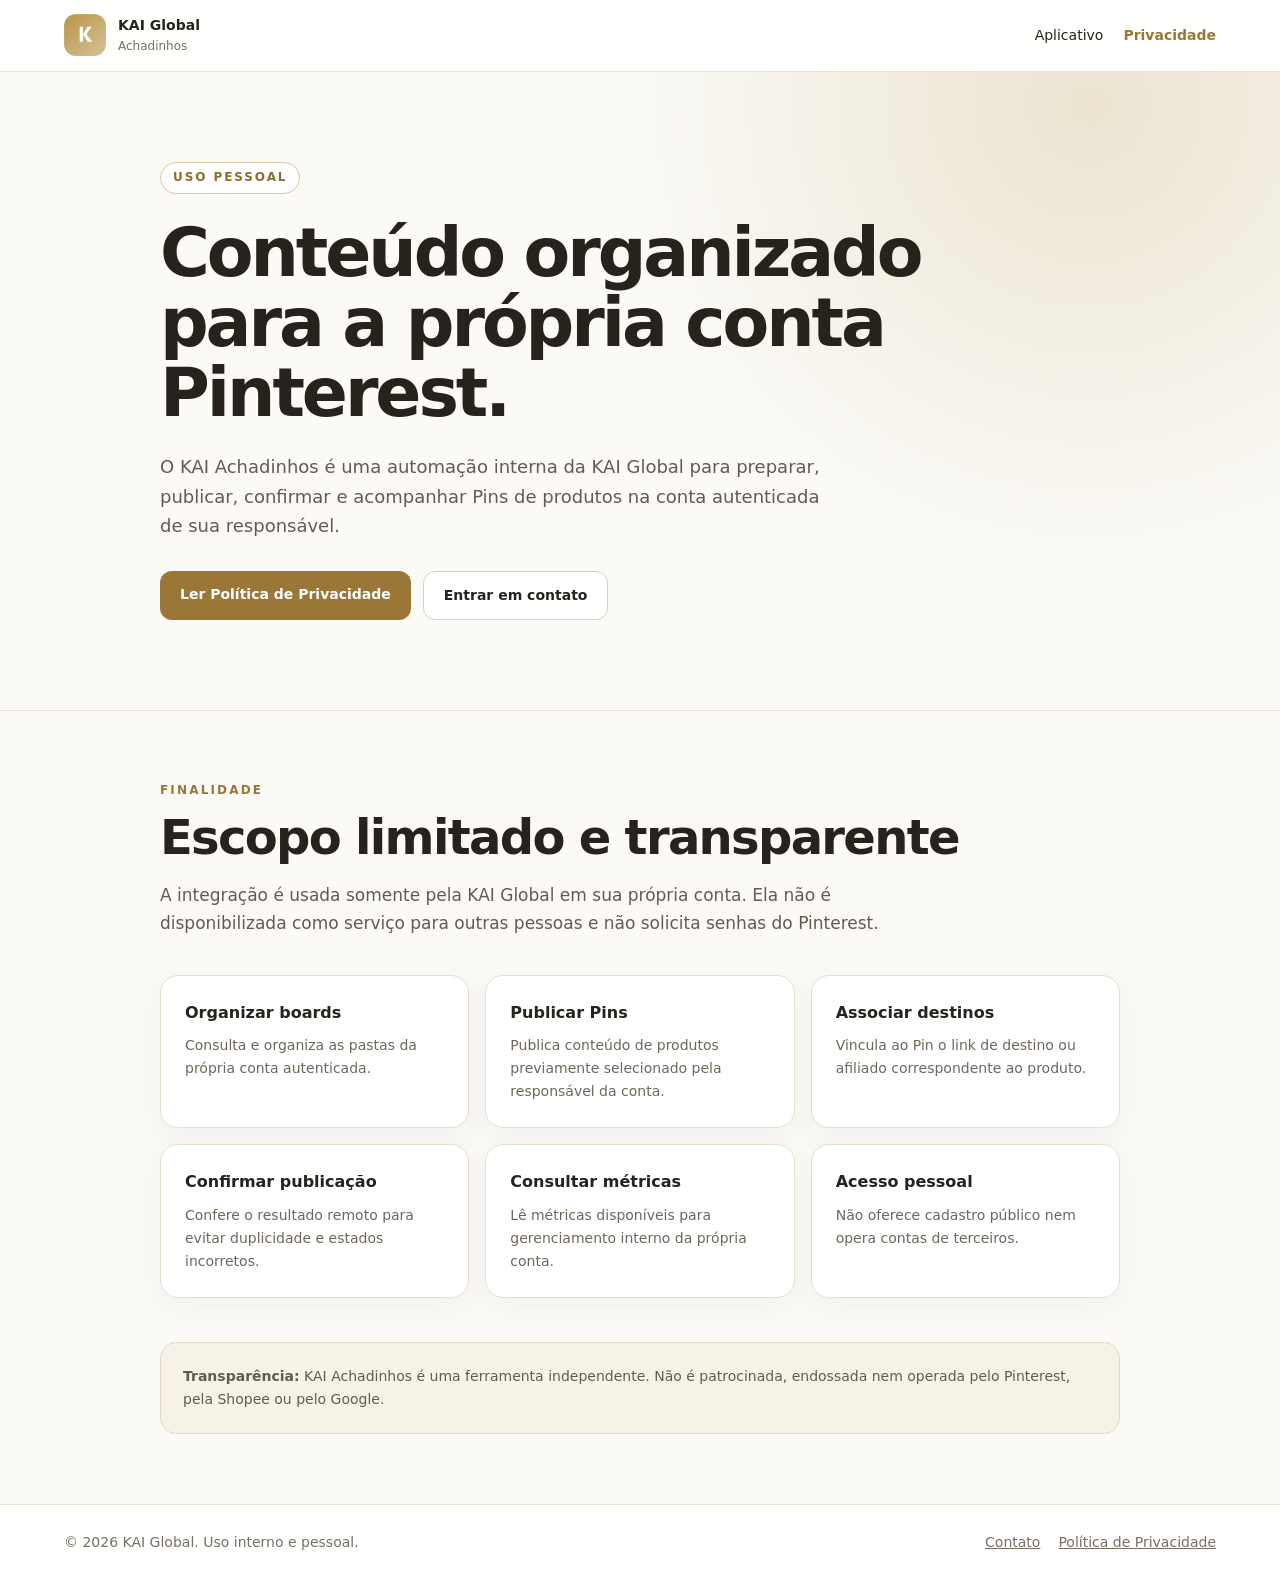
==== achadinhos/index.html @ 072ef5a9 "feat: publish KAI Achadinhos public site" ====
<!doctype html>
<html lang="pt-BR">
  <head>
    <meta charset="utf-8" />
    <meta name="viewport" content="width=device-width, initial-scale=1" />
    <meta name="description" content="Aplicativo pessoal da KAI Global para organizar e publicar conteúdo na própria conta Pinterest." />
    <meta property="og:title" content="KAI Global — Achadinhos" />
    <meta property="og:description" content="Organização, publicação e acompanhamento de Pins na própria conta da KAI Global." />
    <meta property="og:type" content="website" />
    <title>KAI Global — Achadinhos</title>
    <link rel="canonical" href="https://karolinemonteiro66-lgtm.github.io/achadinhos/" />
    <link rel="icon" href="/assets/kai-logo.png" />
    <link rel="stylesheet" href="/assets/site.css" />
  </head>
  <body>
    <header class="site-header">
      <a class="brand" href="/achadinhos/" aria-label="KAI Global — Achadinhos">
        <img src="/assets/kai-logo.png" alt="KAI Global" />
        <span><strong>KAI Global</strong><small>Achadinhos</small></span>
      </a>
      <nav aria-label="Navegação pública"><a href="/achadinhos/">Aplicativo</a><a href="/achadinhos/politica-de-privacidade/">Privacidade</a></nav>
    </header>

    <main>
      <section class="hero">
        <div class="wrap">
          <span class="pill">Uso pessoal</span>
          <h1>Conteúdo organizado para a própria conta Pinterest.</h1>
          <p>O KAI Achadinhos é uma automação interna da KAI Global para preparar, publicar, confirmar e acompanhar Pins de produtos na conta autenticada de sua responsável.</p>
          <div class="actions"><a class="primary" href="/achadinhos/politica-de-privacidade/">Ler Política de Privacidade</a><a class="secondary" href="mailto:kai.global0@gmail.com">Entrar em contato</a></div>
        </div>
      </section>

      <section class="content wrap">
        <p class="eyebrow">Finalidade</p>
        <h2>Escopo limitado e transparente</h2>
        <p class="intro">A integração é usada somente pela KAI Global em sua própria conta. Ela não é disponibilizada como serviço para outras pessoas e não solicita senhas do Pinterest.</p>
        <div class="grid">
          <article><h3>Organizar boards</h3><p>Consulta e organiza as pastas da própria conta autenticada.</p></article>
          <article><h3>Publicar Pins</h3><p>Publica conteúdo de produtos previamente selecionado pela responsável da conta.</p></article>
          <article><h3>Associar destinos</h3><p>Vincula ao Pin o link de destino ou afiliado correspondente ao produto.</p></article>
          <article><h3>Confirmar publicação</h3><p>Confere o resultado remoto para evitar duplicidade e estados incorretos.</p></article>
          <article><h3>Consultar métricas</h3><p>Lê métricas disponíveis para gerenciamento interno da própria conta.</p></article>
          <article><h3>Acesso pessoal</h3><p>Não oferece cadastro público nem opera contas de terceiros.</p></article>
        </div>
        <aside><strong>Transparência:</strong> KAI Achadinhos é uma ferramenta independente. Não é patrocinada, endossada nem operada pelo Pinterest, pela Shopee ou pelo Google.</aside>
      </section>
    </main>

    <footer><span>© 2026 KAI Global. Uso interno e pessoal.</span><span><a href="mailto:kai.global0@gmail.com">Contato</a><a href="/achadinhos/politica-de-privacidade/">Política de Privacidade</a></span></footer>
  </body>
</html>
---- assets/site.css ----
:root{color-scheme:light;--ink:#27231c;--muted:#625b50;--line:#e9e1d2;--gold:#9a7637;--paper:#fbfaf7;--card:#fff}*{box-sizing:border-box}html{font-family:Inter,ui-sans-serif,system-ui,-apple-system,BlinkMacSystemFont,"Segoe UI",sans-serif;background:var(--paper);color:var(--ink)}body{margin:0;line-height:1.65}a{color:inherit}.site-header{min-height:72px;display:flex;align-items:center;justify-content:space-between;gap:24px;padding:14px max(5vw,20px);border-bottom:1px solid var(--line);background:rgba(255,255,255,.94)}.brand{display:flex;align-items:center;gap:12px;text-decoration:none}.brand img{width:42px;height:42px;border-radius:12px}.brand span{display:flex;flex-direction:column}.brand strong{font-size:14px}.brand small{font-size:12px;color:#776f62}.site-header nav{display:flex;gap:20px;font-size:14px}.site-header nav a{text-decoration:none}.site-header nav a:last-child{font-weight:600;color:var(--gold)}.wrap{width:min(960px,90vw);margin-inline:auto}.hero{position:relative;overflow:hidden;border-bottom:1px solid var(--line);background:radial-gradient(circle at 85% 5%,rgba(184,149,74,.22),transparent 38%)}.hero .wrap{padding-block:90px}.pill{display:inline-block;border:1px solid #dbc99f;border-radius:999px;background:white;padding:5px 12px;color:#8d6c2f;font-size:12px;font-weight:700;letter-spacing:.16em;text-transform:uppercase}h1{max-width:780px;margin:24px 0 0;font-size:clamp(42px,7vw,68px);line-height:1.03;letter-spacing:-.045em}.hero p{max-width:680px;margin:24px 0 0;color:var(--muted);font-size:18px}.actions{display:flex;flex-wrap:wrap;gap:12px;margin-top:30px}.actions a{border-radius:12px;padding:12px 20px;text-decoration:none;font-size:14px;font-weight:700}.primary{background:var(--gold);color:#fff}.secondary{border:1px solid #d9cfbf;background:#fff}.content{padding-block:70px}.eyebrow{margin:0;color:var(--gold);font-size:12px;font-weight:700;letter-spacing:.18em;text-transform:uppercase}.content h2,.policy h1{margin:10px 0 0;font-size:clamp(32px,5vw,48px);line-height:1.1;letter-spacing:-.035em}.intro{max-width:720px;color:var(--muted);font-size:17px}.grid{display:grid;grid-template-columns:repeat(3,1fr);gap:16px;margin-top:38px}.grid article{border:1px solid #e7dece;border-radius:18px;background:#fff;padding:24px;box-shadow:0 8px 30px rgba(84,68,38,.05)}.grid h3{margin:0;font-size:16px}.grid p{margin:8px 0 0;color:#6e665a;font-size:14px}aside{margin-top:44px;border:1px solid #e4dac9;border-radius:16px;background:#f7f2e8;padding:22px;color:var(--muted);font-size:14px}footer{display:flex;justify-content:space-between;gap:20px;padding:26px max(5vw,20px);border-top:1px solid var(--line);background:white;color:#776f62;font-size:14px}footer span:last-child{display:flex;gap:18px}.policy{padding-block:64px}.policy>header{padding-bottom:30px}.policy .effective{color:#81786b;font-size:14px}.policy section{padding:34px 0;border-top:1px solid #eee7dc}.policy section h2{margin:0;font-size:23px;line-height:1.3}.policy section p,.policy section li{color:var(--muted);font-size:15px}.policy section a{color:#8d6c2f;font-weight:600}.policy li+li{margin-top:8px}@media(max-width:760px){.site-header{align-items:flex-start}.site-header nav{gap:12px;padding-top:9px;font-size:13px}.hero .wrap{padding-block:64px}.grid{grid-template-columns:1fr}.content{padding-block:52px}footer{flex-direction:column}h1{font-size:42px}}
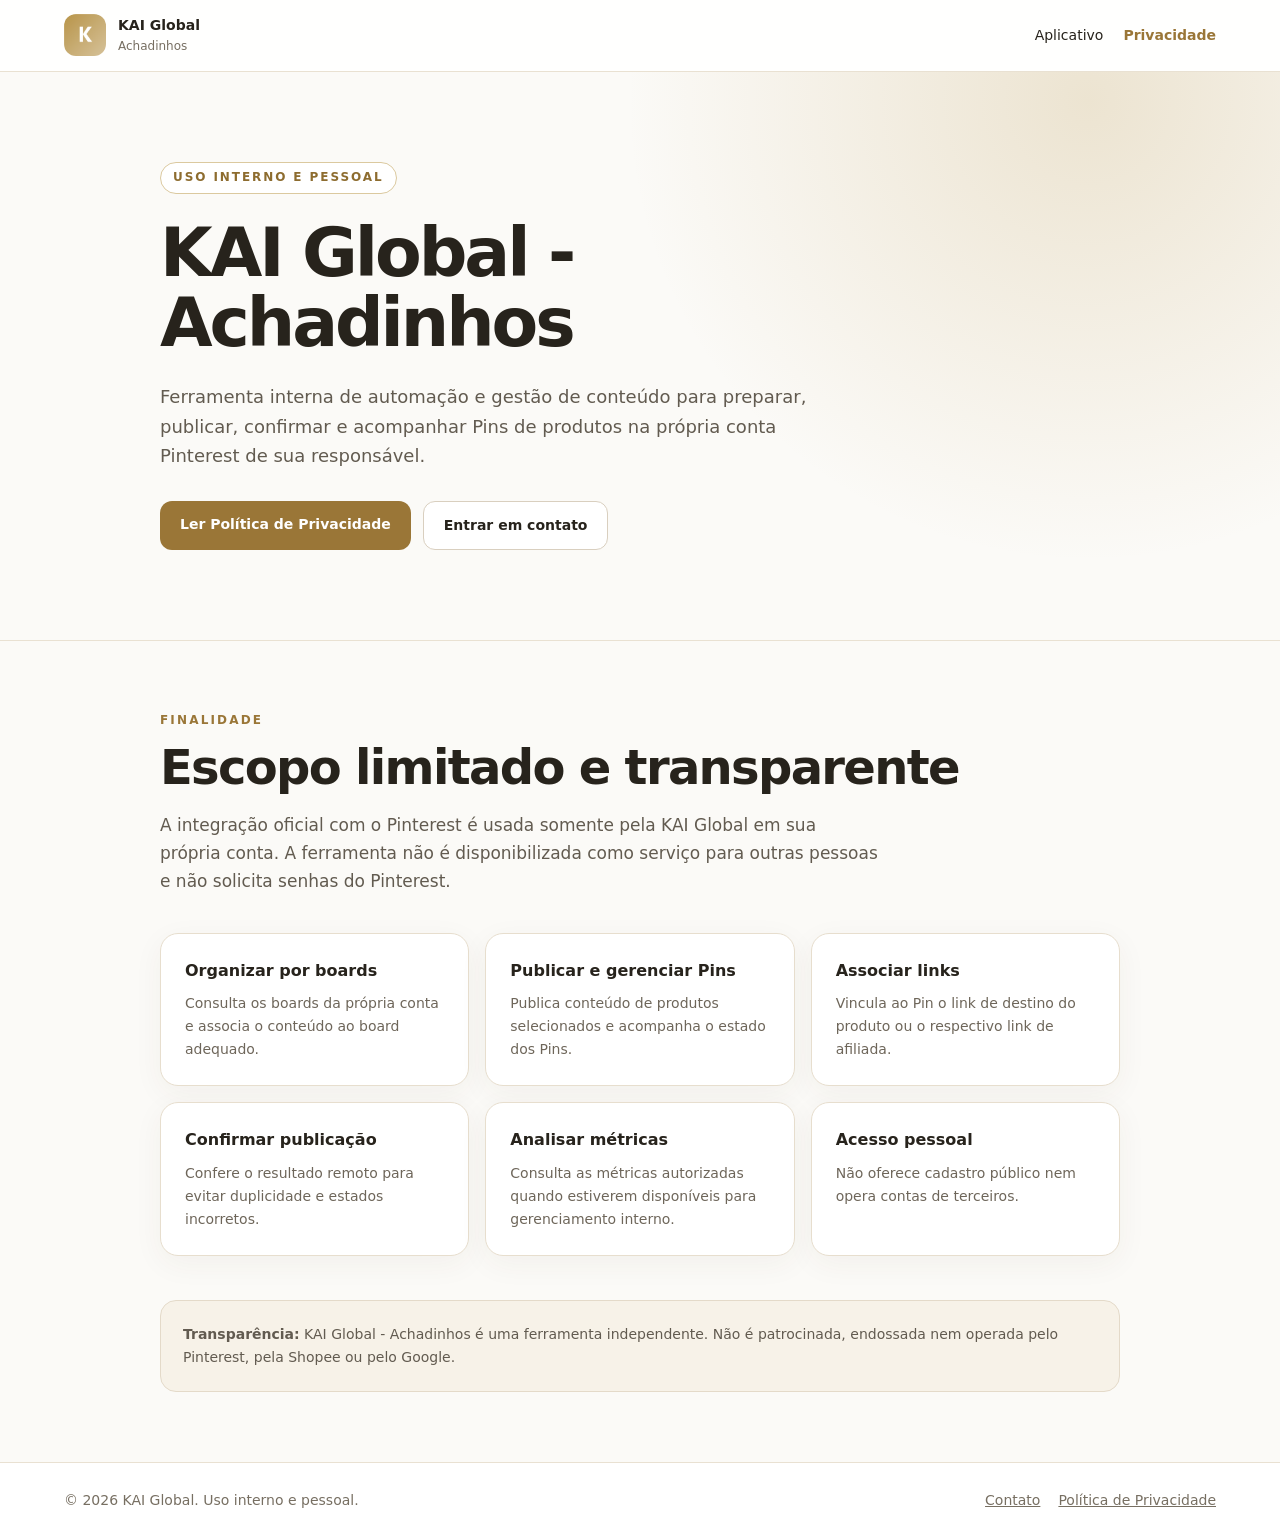
==== commit 2b1a904a: "docs: clarify Achadinhos application page" ====
--- a/achadinhos/index.html
+++ b/achadinhos/index.html
@@ -4,17 +4,17 @@
     <meta charset="utf-8" />
     <meta name="viewport" content="width=device-width, initial-scale=1" />
     <meta name="description" content="Aplicativo pessoal da KAI Global para organizar e publicar conteúdo na própria conta Pinterest." />
-    <meta property="og:title" content="KAI Global — Achadinhos" />
+    <meta property="og:title" content="KAI Global - Achadinhos" />
     <meta property="og:description" content="Organização, publicação e acompanhamento de Pins na própria conta da KAI Global." />
     <meta property="og:type" content="website" />
-    <title>KAI Global — Achadinhos</title>
+    <title>KAI Global - Achadinhos</title>
     <link rel="canonical" href="https://karolinemonteiro66-lgtm.github.io/achadinhos/" />
     <link rel="icon" href="/assets/kai-logo.png" />
     <link rel="stylesheet" href="/assets/site.css" />
   </head>
   <body>
     <header class="site-header">
-      <a class="brand" href="/achadinhos/" aria-label="KAI Global — Achadinhos">
+      <a class="brand" href="/achadinhos/" aria-label="KAI Global - Achadinhos">
         <img src="/assets/kai-logo.png" alt="KAI Global" />
         <span><strong>KAI Global</strong><small>Achadinhos</small></span>
       </a>
@@ -24,9 +24,9 @@
     <main>
       <section class="hero">
         <div class="wrap">
-          <span class="pill">Uso pessoal</span>
-          <h1>Conteúdo organizado para a própria conta Pinterest.</h1>
-          <p>O KAI Achadinhos é uma automação interna da KAI Global para preparar, publicar, confirmar e acompanhar Pins de produtos na conta autenticada de sua responsável.</p>
+          <span class="pill">Uso interno e pessoal</span>
+          <h1>KAI Global - Achadinhos</h1>
+          <p>Ferramenta interna de automação e gestão de conteúdo para preparar, publicar, confirmar e acompanhar Pins de produtos na própria conta Pinterest de sua responsável.</p>
           <div class="actions"><a class="primary" href="/achadinhos/politica-de-privacidade/">Ler Política de Privacidade</a><a class="secondary" href="mailto:kai.global0@gmail.com">Entrar em contato</a></div>
         </div>
       </section>
@@ -34,16 +34,16 @@
       <section class="content wrap">
         <p class="eyebrow">Finalidade</p>
         <h2>Escopo limitado e transparente</h2>
-        <p class="intro">A integração é usada somente pela KAI Global em sua própria conta. Ela não é disponibilizada como serviço para outras pessoas e não solicita senhas do Pinterest.</p>
+        <p class="intro">A integração oficial com o Pinterest é usada somente pela KAI Global em sua própria conta. A ferramenta não é disponibilizada como serviço para outras pessoas e não solicita senhas do Pinterest.</p>
         <div class="grid">
-          <article><h3>Organizar boards</h3><p>Consulta e organiza as pastas da própria conta autenticada.</p></article>
-          <article><h3>Publicar Pins</h3><p>Publica conteúdo de produtos previamente selecionado pela responsável da conta.</p></article>
-          <article><h3>Associar destinos</h3><p>Vincula ao Pin o link de destino ou afiliado correspondente ao produto.</p></article>
+          <article><h3>Organizar por boards</h3><p>Consulta os boards da própria conta e associa o conteúdo ao board adequado.</p></article>
+          <article><h3>Publicar e gerenciar Pins</h3><p>Publica conteúdo de produtos selecionados e acompanha o estado dos Pins.</p></article>
+          <article><h3>Associar links</h3><p>Vincula ao Pin o link de destino do produto ou o respectivo link de afiliada.</p></article>
           <article><h3>Confirmar publicação</h3><p>Confere o resultado remoto para evitar duplicidade e estados incorretos.</p></article>
-          <article><h3>Consultar métricas</h3><p>Lê métricas disponíveis para gerenciamento interno da própria conta.</p></article>
+          <article><h3>Analisar métricas</h3><p>Consulta as métricas autorizadas quando estiverem disponíveis para gerenciamento interno.</p></article>
           <article><h3>Acesso pessoal</h3><p>Não oferece cadastro público nem opera contas de terceiros.</p></article>
         </div>
-        <aside><strong>Transparência:</strong> KAI Achadinhos é uma ferramenta independente. Não é patrocinada, endossada nem operada pelo Pinterest, pela Shopee ou pelo Google.</aside>
+        <aside><strong>Transparência:</strong> KAI Global - Achadinhos é uma ferramenta independente. Não é patrocinada, endossada nem operada pelo Pinterest, pela Shopee ou pelo Google.</aside>
       </section>
     </main>
 
